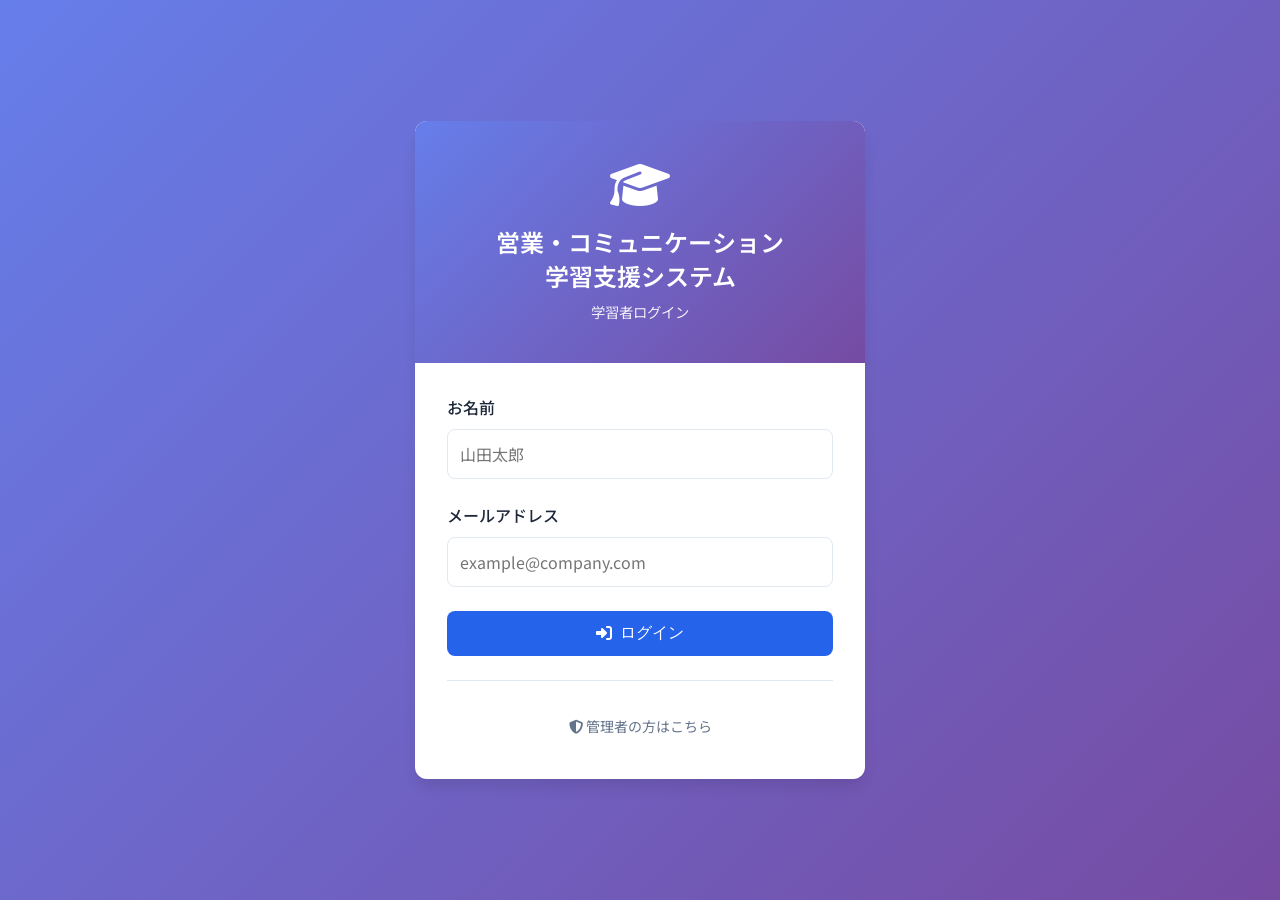
==== index.html @ 5cc01856 "Add files via upload" ====
<!DOCTYPE html>
<html lang="ja">
<head>
    <meta charset="UTF-8">
    <meta name="viewport" content="width=device-width, initial-scale=1.0">
    <title>営業・コミュニケーション学習支援システム</title>
    <link href="https://fonts.googleapis.com/css2?family=Noto+Sans+JP:wght@300;400;500;600;700&display=swap" rel="stylesheet">
    <link rel="stylesheet" href="https://cdn.jsdelivr.net/npm/@fortawesome/fontawesome-free@6.4.0/css/all.min.css">
    <link rel="stylesheet" href="css/style.css">
</head>
<body>
    <div id="app">
        <!-- ローディング画面 -->
        <div id="loading" class="loading">
            <i class="fas fa-spinner fa-spin"></i>
            <p>読み込み中...</p>
        </div>

        <!-- 学習者ログイン画面 -->
        <div id="loginScreen" class="screen active">
            <div class="login-container">
                <div class="login-card">
                    <div class="login-header">
                        <i class="fas fa-graduation-cap"></i>
                        <h1>営業・コミュニケーション<br>学習支援システム</h1>
                        <p style="margin-top: 0.5rem; font-size: 0.9rem; opacity: 0.9;">学習者ログイン</p>
                    </div>
                    <div class="login-body">
                        <div class="form-group">
                            <label for="userName">お名前</label>
                            <input type="text" id="userName" placeholder="山田太郎" required autocomplete="name">
                        </div>
                        <div class="form-group">
                            <label for="userEmail">メールアドレス</label>
                            <input type="email" id="userEmail" placeholder="example@company.com" required autocomplete="email">
                        </div>
                        <button id="loginBtn" class="btn btn-primary btn-block">
                            <i class="fas fa-sign-in-alt"></i> ログイン
                        </button>
                        <div style="text-align: center; margin-top: 1.5rem; padding-top: 1.5rem; border-top: 1px solid var(--border-color);">
                            <a href="javascript:void(0)" id="adminLoginLink" onclick="window.switchToAdminLogin && window.switchToAdminLogin(); return false;" style="color: var(--text-secondary); text-decoration: none; font-size: 0.875rem; cursor: pointer; display: inline-block; padding: 10px; user-select: none;">
                                <i class="fas fa-shield-alt"></i> 管理者の方はこちら
                            </a>
                        </div>
                    </div>
                </div>
            </div>
        </div>

        <!-- 管理者ログイン画面 -->
        <div id="adminLoginScreen" class="screen">
            <div class="login-container">
                <div class="login-card">
                    <div class="login-header" style="background: linear-gradient(135deg, #dc2626 0%, #991b1b 100%);">
                        <i class="fas fa-shield-alt"></i>
                        <h1>管理者ログイン</h1>
                        <p style="margin-top: 0.5rem; font-size: 0.9rem; opacity: 0.9;">認証が必要です</p>
                    </div>
                    <div class="login-body">
                        <div class="form-group">
                            <label for="adminName">お名前</label>
                            <input type="text" id="adminName" placeholder="管理者名" required autocomplete="name">
                        </div>
                        <div class="form-group">
                            <label for="adminEmail">メールアドレス</label>
                            <input type="email" id="adminEmail" placeholder="admin@company.com" required autocomplete="email">
                        </div>
                        <div class="form-group">
                            <label for="adminPassword">管理者パスワード</label>
                            <input type="password" id="adminPassword" placeholder="パスワードを入力" required autocomplete="current-password">
                            <small style="color: var(--text-secondary); font-size: 0.75rem; margin-top: 0.25rem; display: block;">
                                <i class="fas fa-info-circle"></i> 初回ログイン時にパスワードを設定してください
                            </small>
                        </div>
                        <button id="adminLoginBtn" class="btn btn-primary btn-block" style="background: #dc2626;">
                            <i class="fas fa-sign-in-alt"></i> 管理者ログイン
                        </button>
                        <div style="text-align: center; margin-top: 1.5rem; padding-top: 1.5rem; border-top: 1px solid var(--border-color);">
                            <a href="javascript:void(0)" id="learnerLoginLink" onclick="window.switchToLearnerLogin && window.switchToLearnerLogin(); return false;" style="color: var(--text-secondary); text-decoration: none; font-size: 0.875rem; cursor: pointer; display: inline-block; padding: 10px; user-select: none;">
                                <i class="fas fa-arrow-left"></i> 学習者ログインに戻る
                            </a>
                        </div>
                    </div>
                </div>
            </div>
        </div>

        <!-- 管理者画面 -->
        <div id="adminScreen" class="screen">
            <nav class="navbar">
                <div class="navbar-brand">
                    <i class="fas fa-graduation-cap"></i>
                    <span>学習支援システム - 管理者</span>
                </div>
                <div class="navbar-user">
                    <span id="adminUserName"></span>
                    <button id="adminLogoutBtn" class="btn btn-secondary btn-sm">
                        <i class="fas fa-sign-out-alt"></i> ログアウト
                    </button>
                </div>
            </nav>

            <div class="container">
                <div class="admin-tabs">
                    <button class="tab-btn active" data-tab="questions">
                        <i class="fas fa-question-circle"></i> 問題管理
                    </button>
                    <button class="tab-btn" data-tab="dashboard">
                        <i class="fas fa-chart-line"></i> ダッシュボード
                    </button>
                </div>

                <!-- 問題管理タブ -->
                <div id="questionsTab" class="tab-content active">
                    <!-- 自動問題生成 -->
                    <div class="card">
                        <div class="card-header" style="background: linear-gradient(135deg, #667eea 0%, #764ba2 100%); color: white;">
                            <h2><i class="fas fa-magic"></i> テキストから自動問題生成（推奨）</h2>
                        </div>
                        <div class="card-body">
                            <div class="info-box" style="background: #eff6ff; border-left: 4px solid #2563eb; padding: 1rem; margin-bottom: 1.5rem; border-radius: 0.5rem;">
                                <p style="margin: 0; color: #1e40af;">
                                    <i class="fas fa-info-circle"></i> 
                                    <strong>簡単3ステップ：</strong>
                                    学習テキストを貼り付けるだけで、自動的に5問（選択式3問＋記述式2問）が生成されます。
                                </p>
                            </div>
                            
                            <form id="autoGenerateForm">
                                <div class="form-group">
                                    <label for="autoCategory">
                                        <i class="fas fa-tag"></i> カテゴリ選択（大カテゴリー）
                                    </label>
                                    <select id="autoCategory" required>
                                        <option value="">選択してください</option>
                                        <option value="営業">営業</option>
                                        <option value="コミュニケーション">コミュニケーション</option>
                                    </select>
                                </div>

                                <div class="form-group">
                                    <label for="autoMidTopic">
                                        <i class="fas fa-book"></i> 中トピック名
                                        <span style="color: var(--text-secondary); font-weight: normal; margin-left: 0.5rem;">
                                            （例：顧客ヒアリングの基本、プレゼンテーション技術など）
                                        </span>
                                    </label>
                                    <input 
                                        type="text" 
                                        id="autoMidTopic" 
                                        placeholder="中トピック名を入力してください"
                                        required
                                    />
                                </div>

                                <div class="form-group">
                                    <label for="sourceText">
                                        <i class="fas fa-file-alt"></i> 学習テキスト（小トピックのタイトルと内容）
                                        <span style="color: var(--text-secondary); font-weight: normal; margin-left: 0.5rem;">
                                            （このテキストを元に問題が生成されます）
                                        </span>
                                    </label>
                                    <textarea 
                                        id="sourceText" 
                                        rows="12" 
                                        placeholder="営業やコミュニケーションに関する学習テキストを貼り付けてください。&#10;&#10;例：&#10;【タイトル】顧客の潜在ニーズを引き出す質問技法&#10;&#10;営業において最も重要なのは、顧客との信頼関係を構築することです。&#10;一方的な商品説明ではなく、顧客の課題や要望を深くヒアリングし...&#10;&#10;※ 200文字以上を推奨"
                                        required
                                        style="font-size: 0.95rem; line-height: 1.6;"
                                    ></textarea>
                                    <small style="color: var(--text-secondary); display: block; margin-top: 0.5rem;">
                                        <i class="fas fa-lightbulb"></i> テキストが長いほど、質の高い問題が生成されます
                                    </small>
                                </div>

                                <div class="form-actions">
                                    <button type="submit" class="btn btn-primary btn-lg">
                                        <i class="fas fa-magic"></i> 5問を自動生成してプレビュー
                                    </button>
                                </div>
                            </form>

                            <!-- プレビューエリア -->
                            <div id="previewArea" style="display: none; margin-top: 2rem;">
                                <div style="border-top: 2px solid var(--border-color); padding-top: 2rem;">
                                    <h3 style="font-size: 1.25rem; margin-bottom: 1rem;">
                                        <i class="fas fa-eye"></i> 生成された問題のプレビュー
                                    </h3>
                                    <div id="previewContent"></div>
                                    <div class="form-actions" style="margin-top: 2rem;">
                                        <button id="saveGeneratedBtn" class="btn btn-success btn-lg">
                                            <i class="fas fa-check-circle"></i> この5問をすべて保存
                                        </button>
                                        <button id="cancelPreviewBtn" class="btn btn-secondary">
                                            <i class="fas fa-times"></i> キャンセル
                                        </button>
                                    </div>
                                </div>
                            </div>
                        </div>
                    </div>

                    <!-- 手動問題作成 -->
                    <div class="card">
                        <div class="card-header">
                            <h2><i class="fas fa-plus-circle"></i> 手動で問題を作成</h2>
                        </div>
                        <div class="card-body">
                            <form id="questionForm">
                                <div class="form-group">
                                    <label for="questionTitle">問題タイトル</label>
                                    <input type="text" id="questionTitle" required>
                                </div>

                                <div class="form-row">
                                    <div class="form-group">
                                        <label for="questionCategory">カテゴリ</label>
                                        <select id="questionCategory" required>
                                            <option value="">選択してください</option>
                                            <option value="営業">営業</option>
                                            <option value="コミュニケーション">コミュニケーション</option>
                                        </select>
                                    </div>

                                    <div class="form-group">
                                        <label for="questionType">問題形式</label>
                                        <select id="questionType" required>
                                            <option value="">選択してください</option>
                                            <option value="choice">選択式</option>
                                            <option value="essay">記述式</option>
                                        </select>
                                    </div>
                                </div>

                                <div class="form-group">
                                    <label for="questionText">問題文</label>
                                    <textarea id="questionText" rows="4" required></textarea>
                                </div>

                                <!-- 選択式用 -->
                                <div id="choicesSection" class="form-section" style="display: none;">
                                    <label>選択肢</label>
                                    <div id="choicesContainer"></div>
                                    <button type="button" id="addChoiceBtn" class="btn btn-secondary btn-sm">
                                        <i class="fas fa-plus"></i> 選択肢を追加
                                    </button>
                                </div>

                                <div class="form-group" id="correctAnswerSection" style="display: none;">
                                    <label for="correctAnswer">正解</label>
                                    <input type="text" id="correctAnswer" placeholder="選択式の場合は正解の番号（例: 2）、記述式の場合は模範解答のポイント">
                                </div>

                                <div class="form-group">
                                    <label for="explanation">解説・評価基準</label>
                                    <textarea id="explanation" rows="6" placeholder="選択式: 各選択肢の解説&#10;記述式: 評価のポイント・視点" required></textarea>
                                </div>

                                <div class="form-actions">
                                    <button type="submit" class="btn btn-primary">
                                        <i class="fas fa-save"></i> 問題を保存
                                    </button>
                                    <button type="button" id="resetFormBtn" class="btn btn-secondary">
                                        <i class="fas fa-redo"></i> リセット
                                    </button>
                                </div>
                            </form>
                        </div>
                    </div>

                    <!-- 問題一覧 -->
                    <div class="card mt-4">
                        <div class="card-header">
                            <h2><i class="fas fa-list"></i> 登録済み問題</h2>
                        </div>
                        <div class="card-body">
                            <div id="questionsList"></div>
                        </div>
                    </div>
                </div>

                <!-- ダッシュボードタブ -->
                <div id="dashboardTab" class="tab-content">
                    <div class="card">
                        <div class="card-header">
                            <h2><i class="fas fa-users"></i> 学習者一覧</h2>
                        </div>
                        <div class="card-body">
                            <div id="learnersList"></div>
                        </div>
                    </div>
                </div>
            </div>
        </div>

        <!-- 学習者画面 -->
        <div id="learnerScreen" class="screen">
            <nav class="navbar">
                <div class="navbar-brand">
                    <i class="fas fa-graduation-cap"></i>
                    <span>学習支援システム</span>
                </div>
                <div class="navbar-user">
                    <span id="learnerUserName"></span>
                    <button id="learnerLogoutBtn" class="btn btn-secondary btn-sm">
                        <i class="fas fa-sign-out-alt"></i> ログアウト
                    </button>
                </div>
            </nav>

            <div class="container">
                <!-- 1. 大カテゴリー選択画面 -->
                <div id="categorySelectView" class="view active">
                    <div class="card">
                        <div class="card-header">
                            <h2><i class="fas fa-folder-open"></i> 学習カテゴリーを選択してください</h2>
                        </div>
                        <div class="card-body">
                            <div id="categoryList" class="category-grid">
                                <div class="category-card" data-category="営業">
                                    <div class="category-icon">
                                        <i class="fas fa-handshake"></i>
                                    </div>
                                    <h3>営業</h3>
                                    <p>営業スキルの基礎から応用まで</p>
                                    <div class="category-stats">
                                        <span id="sales-topics-count">0トピック</span>
                                    </div>
                                </div>
                                <div class="category-card" data-category="コミュニケーション">
                                    <div class="category-icon">
                                        <i class="fas fa-comments"></i>
                                    </div>
                                    <h3>コミュニケーション</h3>
                                    <p>効果的なコミュニケーション技術</p>
                                    <div class="category-stats">
                                        <span id="communication-topics-count">0トピック</span>
                                    </div>
                                </div>
                            </div>
                        </div>
                    </div>
                </div>

                <!-- 2. 中トピック選択画面 -->
                <div id="midTopicSelectView" class="view">
                    <button id="backToCategoryBtn" class="btn btn-secondary mb-3">
                        <i class="fas fa-arrow-left"></i> カテゴリー選択に戻る
                    </button>
                    
                    <div class="card">
                        <div class="card-header">
                            <h2><i class="fas fa-book"></i> <span id="selectedCategoryName"></span> - 中トピックを選択</h2>
                        </div>
                        <div class="card-body">
                            <div id="midTopicsList"></div>
                        </div>
                    </div>
                </div>

                <!-- 3. 小トピック選択画面 -->
                <div id="topicSelectView" class="view">
                    <button id="backToMidTopicBtn" class="btn btn-secondary mb-3">
                        <i class="fas fa-arrow-left"></i> 中トピック選択に戻る
                    </button>
                    
                    <div class="card">
                        <div class="card-header">
                            <h2><i class="fas fa-book-open"></i> <span id="selectedMidTopicName"></span> - 小トピックを選択</h2>
                        </div>
                        <div class="card-body">
                            <div id="topicsList"></div>
                        </div>
                    </div>
                </div>

                <!-- テスト開始確認画面 -->
                <div id="testStartView" class="view">
                    <button id="backToTopicsBtn" class="btn btn-secondary mb-3">
                        <i class="fas fa-arrow-left"></i> トピック一覧に戻る
                    </button>

                    <div class="card">
                        <div class="card-header" style="background: linear-gradient(135deg, #667eea 0%, #764ba2 100%); color: white;">
                            <h2><i class="fas fa-clipboard-check"></i> テスト開始</h2>
                        </div>
                        <div class="card-body">
                            <div id="testStartContent"></div>
                        </div>
                    </div>
                </div>

                <!-- テスト実施画面 -->
                <div id="testView" class="view">
                    <!-- 進行状況バー -->
                    <div class="test-progress-bar">
                        <div class="progress-info">
                            <span id="progressText">問 1/5</span>
                            <span id="progressPercentage">20%</span>
                        </div>
                        <div class="progress-bar-container">
                            <div id="progressBar" class="progress-bar-fill"></div>
                        </div>
                    </div>

                    <div class="card">
                        <div class="card-header">
                            <div style="display: flex; justify-content: space-between; align-items: center;">
                                <h2 id="currentQuestionTitle"></h2>
                                <span id="currentQuestionScore" class="badge" style="background: #fbbf24; color: #78350f; font-size: 1rem;"></span>
                            </div>
                        </div>
                        <div class="card-body">
                            <div class="question-content">
                                <p id="currentQuestionText"></p>
                            </div>

                            <!-- 選択式 -->
                            <div id="choiceAnswerSection" style="display: none;">
                                <div id="choicesAnswerContainer"></div>
                            </div>

                            <!-- 記述式 -->
                            <div id="essayAnswerSection" style="display: none;">
                                <textarea id="essayAnswer" rows="8" placeholder="あなたの回答をここに記入してください"></textarea>
                            </div>

                            <div class="form-actions">
                                <button id="nextQuestionBtn" class="btn btn-primary btn-lg">
                                    <i class="fas fa-arrow-right"></i> 次の問題へ
                                </button>
                            </div>
                        </div>
                    </div>
                </div>

                <!-- テスト結果画面 -->
                <div id="resultView" class="view">
                    <button id="backToTopicsFromResultBtn" class="btn btn-secondary mb-3">
                        <i class="fas fa-arrow-left"></i> 小トピック一覧に戻る
                    </button>

                    <div class="card">
                        <div class="card-header" style="background: linear-gradient(135deg, #667eea 0%, #764ba2 100%); color: white;">
                            <h2><i class="fas fa-trophy"></i> テスト結果</h2>
                        </div>
                        <div class="card-body">
                            <div id="resultContent"></div>
                        </div>
                    </div>
                </div>
            </div>
        </div>
    </div>

    <script src="js/security.js"></script>
    <script src="js/utils.js"></script>
    <script src="js/api.js"></script>
    <script src="js/scoring.js"></script>
    <script src="js/question-generator.js"></script>
    <script src="js/ai.js"></script>
    <script src="js/admin.js"></script>
    <script src="js/learner.js"></script>
    <script src="js/main.js"></script>
    <script src="js/debug.js"></script>
    <script src="js/test-commands.js"></script>
</body>
</html>
---- css/style.css ----
/* ========================================
   基本設定
======================================== */
:root {
    --primary-color: #2563eb;
    --primary-dark: #1e40af;
    --secondary-color: #64748b;
    --success-color: #10b981;
    --warning-color: #f59e0b;
    --danger-color: #ef4444;
    --info-color: #06b6d4;
    
    --bg-color: #f8fafc;
    --card-bg: #ffffff;
    --border-color: #e2e8f0;
    --text-primary: #1e293b;
    --text-secondary: #64748b;
    
    --shadow-sm: 0 1px 2px 0 rgba(0, 0, 0, 0.05);
    --shadow-md: 0 4px 6px -1px rgba(0, 0, 0, 0.1);
    --shadow-lg: 0 10px 15px -3px rgba(0, 0, 0, 0.1);
    
    --radius-sm: 0.375rem;
    --radius-md: 0.5rem;
    --radius-lg: 0.75rem;
}

* {
    margin: 0;
    padding: 0;
    box-sizing: border-box;
}

body {
    font-family: 'Noto Sans JP', sans-serif;
    background-color: var(--bg-color);
    color: var(--text-primary);
    line-height: 1.6;
}

/* ========================================
   ローディング
======================================== */
.loading {
    position: fixed;
    top: 0;
    left: 0;
    right: 0;
    bottom: 0;
    background: rgba(255, 255, 255, 0.95);
    display: flex;
    flex-direction: column;
    align-items: center;
    justify-content: center;
    z-index: 9999;
    display: none;
}

.loading.active {
    display: flex;
}

.loading i {
    font-size: 3rem;
    color: var(--primary-color);
    margin-bottom: 1rem;
}

/* ========================================
   画面切り替え
======================================== */
.screen {
    display: none;
}

.screen.active {
    display: block;
}

.view {
    display: none;
}

.view.active {
    display: block;
}

/* ========================================
   ログイン画面
======================================== */
.login-container {
    min-height: 100vh;
    display: flex;
    align-items: center;
    justify-content: center;
    padding: 2rem;
    background: linear-gradient(135deg, #667eea 0%, #764ba2 100%);
}

.login-card {
    background: var(--card-bg);
    border-radius: var(--radius-lg);
    box-shadow: var(--shadow-lg);
    width: 100%;
    max-width: 450px;
    overflow: hidden;
}

.login-header {
    background: linear-gradient(135deg, #667eea 0%, #764ba2 100%);
    color: white;
    padding: 2.5rem;
    text-align: center;
}

.login-header i {
    font-size: 3rem;
    margin-bottom: 1rem;
}

.login-header h1 {
    font-size: 1.5rem;
    font-weight: 600;
    line-height: 1.4;
}

.login-body {
    padding: 2rem;
}

/* ログインリンク（管理者/学習者切り替え） */
#adminLoginLink,
#learnerLoginLink {
    transition: all 0.3s ease;
    border-radius: var(--radius-sm);
}

#adminLoginLink:hover,
#learnerLoginLink:hover {
    background-color: rgba(37, 99, 235, 0.1);
    color: var(--primary-color) !important;
    transform: translateY(-2px);
}

#adminLoginLink:active,
#learnerLoginLink:active {
    transform: translateY(0);
}

#adminLoginLink i,
#learnerLoginLink i {
    transition: transform 0.3s ease;
}

#adminLoginLink:hover i {
    transform: scale(1.2);
}

#learnerLoginLink:hover i {
    transform: translateX(-3px);
}

/* ========================================
   ナビゲーションバー
======================================== */
.navbar {
    background: var(--card-bg);
    border-bottom: 1px solid var(--border-color);
    padding: 1rem 2rem;
    display: flex;
    justify-content: space-between;
    align-items: center;
    box-shadow: var(--shadow-sm);
}

.navbar-brand {
    display: flex;
    align-items: center;
    gap: 0.75rem;
    font-size: 1.25rem;
    font-weight: 600;
    color: var(--text-primary);
}

.navbar-brand i {
    color: var(--primary-color);
    font-size: 1.5rem;
}

.navbar-user {
    display: flex;
    align-items: center;
    gap: 1rem;
}

.navbar-user span {
    color: var(--text-secondary);
}

/* ========================================
   コンテナ
======================================== */
.container {
    max-width: 1200px;
    margin: 0 auto;
    padding: 2rem;
}

/* ========================================
   カード
======================================== */
.card {
    background: var(--card-bg);
    border-radius: var(--radius-lg);
    box-shadow: var(--shadow-md);
    margin-bottom: 2rem;
    overflow: hidden;
}

.card-header {
    padding: 1.5rem;
    border-bottom: 1px solid var(--border-color);
    display: flex;
    justify-content: space-between;
    align-items: center;
}

.card-header h2 {
    font-size: 1.25rem;
    font-weight: 600;
    display: flex;
    align-items: center;
    gap: 0.5rem;
}

.card-header i {
    color: var(--primary-color);
}

.card-body {
    padding: 1.5rem;
}

/* ========================================
   フォーム
======================================== */
.form-group {
    margin-bottom: 1.5rem;
}

.form-row {
    display: grid;
    grid-template-columns: 1fr 1fr;
    gap: 1rem;
}

.form-group label {
    display: block;
    margin-bottom: 0.5rem;
    font-weight: 500;
    color: var(--text-primary);
}

.form-group input,
.form-group select,
.form-group textarea {
    width: 100%;
    padding: 0.75rem;
    border: 1px solid var(--border-color);
    border-radius: var(--radius-md);
    font-size: 1rem;
    font-family: inherit;
    transition: border-color 0.2s, box-shadow 0.2s;
}

.form-group input:focus,
.form-group select:focus,
.form-group textarea:focus {
    outline: none;
    border-color: var(--primary-color);
    box-shadow: 0 0 0 3px rgba(37, 99, 235, 0.1);
}

.form-group textarea {
    resize: vertical;
}

.form-actions {
    display: flex;
    gap: 1rem;
    margin-top: 2rem;
}

.form-section {
    margin: 1.5rem 0;
    padding: 1rem;
    background: var(--bg-color);
    border-radius: var(--radius-md);
}

/* ========================================
   ボタン
======================================== */
.btn {
    padding: 0.75rem 1.5rem;
    border: none;
    border-radius: var(--radius-md);
    font-size: 1rem;
    font-weight: 500;
    cursor: pointer;
    display: inline-flex;
    align-items: center;
    gap: 0.5rem;
    transition: all 0.2s;
    text-decoration: none;
}

.btn:disabled {
    opacity: 0.6;
    cursor: not-allowed;
}

.btn-primary {
    background: var(--primary-color);
    color: white;
}

.btn-primary:hover:not(:disabled) {
    background: var(--primary-dark);
    transform: translateY(-1px);
    box-shadow: var(--shadow-md);
}

.btn-secondary {
    background: var(--secondary-color);
    color: white;
}

.btn-secondary:hover:not(:disabled) {
    background: #475569;
}

.btn-success {
    background: var(--success-color);
    color: white;
}

.btn-danger {
    background: var(--danger-color);
    color: white;
}

.btn-sm {
    padding: 0.5rem 1rem;
    font-size: 0.875rem;
}

.btn-lg {
    padding: 1rem 2rem;
    font-size: 1.125rem;
}

.btn-block {
    width: 100%;
    justify-content: center;
}

/* ========================================
   タブ
======================================== */
.admin-tabs {
    display: flex;
    gap: 1rem;
    margin-bottom: 2rem;
}

.tab-btn {
    padding: 0.75rem 1.5rem;
    background: var(--card-bg);
    border: 1px solid var(--border-color);
    border-radius: var(--radius-md);
    font-size: 1rem;
    cursor: pointer;
    display: flex;
    align-items: center;
    gap: 0.5rem;
    transition: all 0.2s;
}

.tab-btn:hover {
    background: var(--bg-color);
}

.tab-btn.active {
    background: var(--primary-color);
    color: white;
    border-color: var(--primary-color);
}

.tab-content {
    display: none;
}

.tab-content.active {
    display: block;
}

/* ========================================
   選択肢管理
======================================== */
.choice-item {
    display: flex;
    gap: 0.75rem;
    margin-bottom: 0.75rem;
    align-items: center;
}

.choice-item input {
    flex: 1;
}

.choice-item .btn-danger {
    padding: 0.5rem 0.75rem;
}

/* ========================================
   問題リスト
======================================== */
.question-item {
    padding: 1.5rem;
    border: 1px solid var(--border-color);
    border-radius: var(--radius-md);
    margin-bottom: 1rem;
    transition: all 0.2s;
    cursor: pointer;
}

.question-item:hover {
    border-color: var(--primary-color);
    box-shadow: var(--shadow-sm);
}

.question-item-header {
    display: flex;
    justify-content: space-between;
    align-items: start;
    margin-bottom: 0.75rem;
}

.question-item-title {
    font-size: 1.125rem;
    font-weight: 600;
    margin-bottom: 0.5rem;
}

.question-item-meta {
    display: flex;
    gap: 0.5rem;
}

.question-item-text {
    color: var(--text-secondary);
    margin-bottom: 1rem;
}

.question-item-actions {
    display: flex;
    gap: 0.5rem;
}

/* ========================================
   バッジ
======================================== */
.badge {
    display: inline-block;
    padding: 0.25rem 0.75rem;
    border-radius: 9999px;
    font-size: 0.875rem;
    font-weight: 500;
}

.badge-primary {
    background: #dbeafe;
    color: #1e40af;
}

.badge-success {
    background: #d1fae5;
    color: #065f46;
}

.badge-warning {
    background: #fef3c7;
    color: #92400e;
}

/* ========================================
   フィルター
======================================== */
.filter-group {
    margin-bottom: 1.5rem;
}

.filter-group label {
    display: block;
    margin-bottom: 0.75rem;
    font-weight: 500;
}

.filter-buttons {
    display: flex;
    gap: 0.75rem;
    flex-wrap: wrap;
}

.filter-btn {
    padding: 0.5rem 1rem;
    background: var(--card-bg);
    border: 1px solid var(--border-color);
    border-radius: var(--radius-md);
    font-size: 0.875rem;
    cursor: pointer;
    transition: all 0.2s;
}

.filter-btn:hover {
    background: var(--bg-color);
}

.filter-btn.active {
    background: var(--primary-color);
    color: white;
    border-color: var(--primary-color);
}

/* ========================================
   回答セクション
======================================== */
.question-content {
    background: var(--bg-color);
    padding: 1.5rem;
    border-radius: var(--radius-md);
    margin-bottom: 2rem;
}

.question-content p {
    font-size: 1.125rem;
    line-height: 1.8;
    white-space: pre-wrap;
}

.choice-option {
    padding: 1rem 1.5rem;
    border: 2px solid var(--border-color);
    border-radius: var(--radius-md);
    margin-bottom: 0.75rem;
    cursor: pointer;
    transition: all 0.2s;
    display: flex;
    align-items: flex-start;
    gap: 0.75rem;
    min-height: 3rem;
}

.choice-option label {
    flex: 1;
    cursor: pointer;
    line-height: 1.6;
    word-wrap: break-word;
    overflow-wrap: break-word;
}

.choice-option:hover {
    border-color: var(--primary-color);
    background: #eff6ff;
}

.choice-option.selected {
    border-color: var(--primary-color);
    background: #dbeafe;
}

.choice-option input[type="radio"] {
    width: 1.25rem;
    height: 1.25rem;
    cursor: pointer;
}

#essayAnswer {
    width: 100%;
    padding: 1rem;
    border: 1px solid var(--border-color);
    border-radius: var(--radius-md);
    font-size: 1rem;
    font-family: inherit;
    resize: vertical;
}

/* ========================================
   フィードバック表示
======================================== */
.feedback-section {
    margin-bottom: 2rem;
    padding: 1.5rem;
    border-radius: var(--radius-md);
    border-left: 4px solid;
}

.feedback-section.good {
    background: #f0fdf4;
    border-color: var(--success-color);
}

.feedback-section.partial {
    background: #fffbeb;
    border-color: var(--warning-color);
}

.feedback-section.correction {
    background: #fef2f2;
    border-color: var(--danger-color);
}

.feedback-section.reason {
    background: #f0f9ff;
    border-color: var(--info-color);
}

.feedback-section.action {
    background: #faf5ff;
    border-color: #a855f7;
}

.feedback-section h3 {
    font-size: 1.125rem;
    font-weight: 600;
    margin-bottom: 1rem;
    display: flex;
    align-items: center;
    gap: 0.5rem;
}

.feedback-section p {
    line-height: 1.8;
    white-space: pre-wrap;
}

.rubric-section {
    background: var(--bg-color);
    padding: 1.5rem;
    border-radius: var(--radius-md);
    margin-bottom: 2rem;
}

.rubric-section h3 {
    font-size: 1.125rem;
    font-weight: 600;
    margin-bottom: 1.5rem;
}

.rubric-item {
    display: flex;
    justify-content: space-between;
    align-items: center;
    padding: 1rem;
    background: var(--card-bg);
    border-radius: var(--radius-md);
    margin-bottom: 0.75rem;
}

.rubric-item-name {
    font-weight: 500;
}

.rubric-item-score {
    display: flex;
    align-items: center;
    gap: 0.5rem;
}

.score-value {
    font-size: 1.5rem;
    font-weight: 700;
    color: var(--primary-color);
}

.score-bar {
    width: 100px;
    height: 8px;
    background: var(--border-color);
    border-radius: 9999px;
    overflow: hidden;
}

.score-bar-fill {
    height: 100%;
    background: linear-gradient(90deg, var(--warning-color), var(--success-color));
    transition: width 0.3s ease;
}

.final-comment {
    background: linear-gradient(135deg, #667eea 0%, #764ba2 100%);
    color: white;
    padding: 2rem;
    border-radius: var(--radius-md);
    margin-top: 2rem;
}

.final-comment h3 {
    font-size: 1.25rem;
    margin-bottom: 1rem;
}

.final-comment p {
    font-size: 1.125rem;
    line-height: 1.8;
}

/* ========================================
   学習者ダッシュボード
======================================== */
.learner-card {
    padding: 1.5rem;
    border: 1px solid var(--border-color);
    border-radius: var(--radius-md);
    margin-bottom: 1rem;
}

.learner-card-header {
    display: flex;
    justify-content: space-between;
    align-items: center;
    margin-bottom: 1rem;
}

.learner-name {
    font-size: 1.125rem;
    font-weight: 600;
}

.learner-stats {
    display: grid;
    grid-template-columns: repeat(3, 1fr);
    gap: 1rem;
}

.stat-item {
    text-align: center;
    padding: 1rem;
    background: var(--bg-color);
    border-radius: var(--radius-md);
}

.stat-value {
    font-size: 2rem;
    font-weight: 700;
    color: var(--primary-color);
}

.stat-label {
    font-size: 0.875rem;
    color: var(--text-secondary);
}

/* ========================================
   テスト進行状況バー
======================================== */
.test-progress-bar {
    background: var(--card-bg);
    padding: 1.5rem;
    border-radius: var(--radius-lg);
    margin-bottom: 2rem;
    box-shadow: var(--shadow-md);
}

.progress-info {
    display: flex;
    justify-content: space-between;
    align-items: center;
    margin-bottom: 0.75rem;
    font-weight: 600;
    color: var(--text-primary);
}

.progress-bar-container {
    background: var(--border-color);
    height: 12px;
    border-radius: 9999px;
    overflow: hidden;
}

.progress-bar-fill {
    background: linear-gradient(90deg, #667eea 0%, #764ba2 100%);
    height: 100%;
    width: 0%;
    transition: width 0.3s ease;
}

/* ========================================
   カテゴリーグリッド（大カテゴリー）
======================================== */
.category-grid {
    display: grid;
    grid-template-columns: repeat(auto-fit, minmax(300px, 1fr));
    gap: 2rem;
    margin-top: 1.5rem;
}

.category-card {
    background: linear-gradient(135deg, #667eea 0%, #764ba2 100%);
    border-radius: var(--radius-lg);
    padding: 2.5rem 2rem;
    text-align: center;
    cursor: pointer;
    transition: all 0.3s ease;
    color: white;
    box-shadow: var(--shadow-md);
}

.category-card:hover {
    transform: translateY(-5px);
    box-shadow: var(--shadow-lg);
}

.category-card[data-category="営業"] {
    background: linear-gradient(135deg, #3b82f6 0%, #1e40af 100%);
}

.category-card[data-category="コミュニケーション"] {
    background: linear-gradient(135deg, #10b981 0%, #059669 100%);
}

.category-icon {
    font-size: 4rem;
    margin-bottom: 1rem;
    opacity: 0.9;
}

.category-card h3 {
    font-size: 1.75rem;
    margin-bottom: 0.5rem;
    font-weight: 600;
}

.category-card p {
    font-size: 1rem;
    opacity: 0.9;
    margin-bottom: 1rem;
}

.category-stats {
    font-size: 0.875rem;
    opacity: 0.8;
    margin-top: 1rem;
    padding-top: 1rem;
    border-top: 1px solid rgba(255, 255, 255, 0.3);
}

/* ========================================
   中トピックリスト
======================================== */
.mid-topic-card {
    background: var(--card-bg);
    border: 2px solid var(--border-color);
    border-radius: var(--radius-md);
    padding: 1.5rem;
    margin-bottom: 1rem;
    cursor: pointer;
    transition: all 0.3s ease;
}

.mid-topic-card:hover {
    border-color: var(--primary-color);
    box-shadow: var(--shadow-md);
    transform: translateX(5px);
}

.mid-topic-header {
    display: flex;
    justify-content: space-between;
    align-items: center;
    margin-bottom: 0.5rem;
}

.mid-topic-title {
    font-size: 1.25rem;
    font-weight: 600;
    color: var(--text-primary);
}

.mid-topic-badge {
    background: var(--primary-color);
    color: white;
    padding: 0.25rem 0.75rem;
    border-radius: 1rem;
    font-size: 0.875rem;
}

.mid-topic-stats {
    display: flex;
    gap: 1.5rem;
    color: var(--text-secondary);
    font-size: 0.875rem;
    margin-top: 0.5rem;
}

.mid-topic-stats i {
    margin-right: 0.25rem;
}

/* ========================================
   テスト結果画面
======================================== */
.result-header {
    text-align: center;
    padding: 2rem;
    margin-bottom: 2rem;
}

.result-score-display {
    display: inline-block;
}

.result-label {
    font-size: 1rem;
    color: var(--text-secondary);
    margin-bottom: 0.5rem;
}

.result-score {
    font-size: 4rem;
    font-weight: 700;
    color: var(--primary-color);
    line-height: 1;
}

.result-score .result-max {
    font-size: 2rem;
    color: var(--text-secondary);
}

.result-grade {
    font-size: 2.5rem;
    font-weight: 700;
    margin-top: 1rem;
}

.result-details {
    margin-top: 2rem;
}

.result-details h3 {
    font-size: 1.5rem;
    margin-bottom: 1.5rem;
    color: var(--text-primary);
}

.result-item {
    background: var(--card-bg);
    border: 1px solid var(--border-color);
    border-radius: var(--radius-md);
    padding: 1.5rem;
    margin-bottom: 1.5rem;
}

.result-item-header {
    display: flex;
    justify-content: space-between;
    align-items: center;
    margin-bottom: 1rem;
    padding-bottom: 1rem;
    border-bottom: 2px solid var(--border-color);
}

.result-item-header h4 {
    font-size: 1.25rem;
    color: var(--primary-color);
    margin: 0;
}

.result-item-score {
    font-size: 1.25rem;
    font-weight: 600;
    color: var(--success-color);
}

.result-item-question {
    font-size: 1rem;
    color: var(--text-primary);
    margin-bottom: 1rem;
    padding: 1rem;
    background: var(--bg-color);
    border-radius: var(--radius-sm);
}

.result-item-answer {
    margin-bottom: 1.5rem;
    padding: 1rem;
    background: #f0f9ff;
    border-left: 4px solid var(--info-color);
    border-radius: var(--radius-sm);
}

.result-item-answer strong {
    color: var(--info-color);
}

.feedback-sections {
    margin-top: 1.5rem;
}

.feedback-section {
    padding: 1rem;
    margin-bottom: 1rem;
    border-radius: var(--radius-sm);
    border-left: 4px solid;
}

.feedback-section.good {
    background: #d1fae5;
    border-color: var(--success-color);
}

.feedback-section.good h4 {
    color: var(--success-color);
}

.feedback-section.partial {
    background: #fef3c7;
    border-color: var(--warning-color);
}

.feedback-section.partial h4 {
    color: var(--warning-color);
}

.feedback-section.correction {
    background: #fee2e2;
    border-color: var(--danger-color);
}

.feedback-section.correction h4 {
    color: var(--danger-color);
}

.feedback-section.reason {
    background: #e0e7ff;
    border-color: var(--primary-color);
}

.feedback-section.reason h4 {
    color: var(--primary-color);
}

.feedback-section.breakdown {
    background: #f3f4f6;
    border-color: var(--secondary-color);
}

.feedback-section.breakdown h4 {
    color: var(--secondary-color);
}

.feedback-section.model-answer {
    background: #f0f9ff;
    border-color: #3b82f6;
}

.feedback-section.model-answer h4 {
    color: #3b82f6;
}

.feedback-section.next-action {
    background: #fef3c7;
    border-color: var(--warning-color);
}

.feedback-section.next-action h4 {
    color: var(--warning-color);
}

.breakdown-details {
    font-family: 'Courier New', monospace;
    white-space: pre-wrap;
    line-height: 1.8;
    font-size: 0.9rem;
}

.breakdown-item {
    display: flex;
    justify-content: space-between;
    padding: 0.5rem 0;
    border-bottom: 1px solid #e5e7eb;
}

.feedback-section.breakdown h4 {
    color: var(--secondary-color);
}

.feedback-section.next-action {
    background: #dbeafe;
    border-color: var(--info-color);
}

.feedback-section.next-action h4 {
    color: var(--info-color);
}

.feedback-section h4 {
    font-size: 1rem;
    margin: 0 0 0.75rem 0;
    font-weight: 600;
}

.feedback-section p {
    margin: 0;
    line-height: 1.6;
    white-space: pre-line;
}

.breakdown-items {
    display: grid;
    grid-template-columns: repeat(auto-fit, minmax(200px, 1fr));
    gap: 0.75rem;
    margin-top: 0.75rem;
}

.breakdown-item {
    display: flex;
    justify-content: space-between;
    align-items: center;
    padding: 0.5rem;
    background: white;
    border-radius: var(--radius-sm);
}

.breakdown-item span {
    font-size: 0.875rem;
    color: var(--text-secondary);
}

.breakdown-item strong {
    font-size: 1rem;
    color: var(--text-primary);
}

/* ========================================
   トピックカード
======================================== */
.topic-card {
    border: 2px solid var(--border-color);
    border-radius: var(--radius-lg);
    padding: 1.5rem;
    margin-bottom: 1.5rem;
    background: var(--card-bg);
    transition: all 0.2s;
    cursor: pointer;
}

.topic-card:hover {
    border-color: var(--primary-color);
    box-shadow: var(--shadow-md);
    transform: translateY(-2px);
}

.topic-card-header {
    display: flex;
    justify-content: space-between;
    align-items: start;
    margin-bottom: 1rem;
}

.topic-card-title {
    font-size: 1.25rem;
    font-weight: 600;
    color: var(--text-primary);
    margin-bottom: 0.5rem;
}

.topic-card-meta {
    display: flex;
    gap: 0.5rem;
    flex-wrap: wrap;
    margin-bottom: 1rem;
}

.topic-card-description {
    color: var(--text-secondary);
    line-height: 1.6;
    margin-bottom: 1rem;
}

.topic-card-footer {
    display: flex;
    justify-content: space-between;
    align-items: center;
    padding-top: 1rem;
    border-top: 1px solid var(--border-color);
}

.topic-status {
    font-size: 0.875rem;
    color: var(--text-secondary);
}

.topic-status.completed {
    color: var(--success-color);
    font-weight: 600;
}

/* ========================================
   ユーティリティ
======================================== */
.mt-4 {
    margin-top: 2rem;
}

.mb-3 {
    margin-bottom: 1.5rem;
}

.text-center {
    text-align: center;
}

.empty-state {
    text-align: center;
    padding: 3rem 1rem;
    color: var(--text-secondary);
}

.empty-state i {
    font-size: 3rem;
    margin-bottom: 1rem;
    opacity: 0.5;
}

.info-box {
    padding: 1rem;
    border-radius: var(--radius-md);
    margin-bottom: 1.5rem;
}

.info-box i {
    margin-right: 0.5rem;
}

/* ========================================
   レスポンシブ
======================================== */
@media (max-width: 768px) {
    .container {
        padding: 1rem;
    }

    .navbar {
        padding: 1rem;
        flex-direction: column;
        gap: 1rem;
    }

    .form-row {
        grid-template-columns: 1fr;
    }

    .admin-tabs {
        flex-direction: column;
    }

    .learner-stats {
        grid-template-columns: 1fr;
    }

    .form-actions {
        flex-direction: column;
    }

    .btn {
        width: 100%;
        justify-content: center;
    }
}
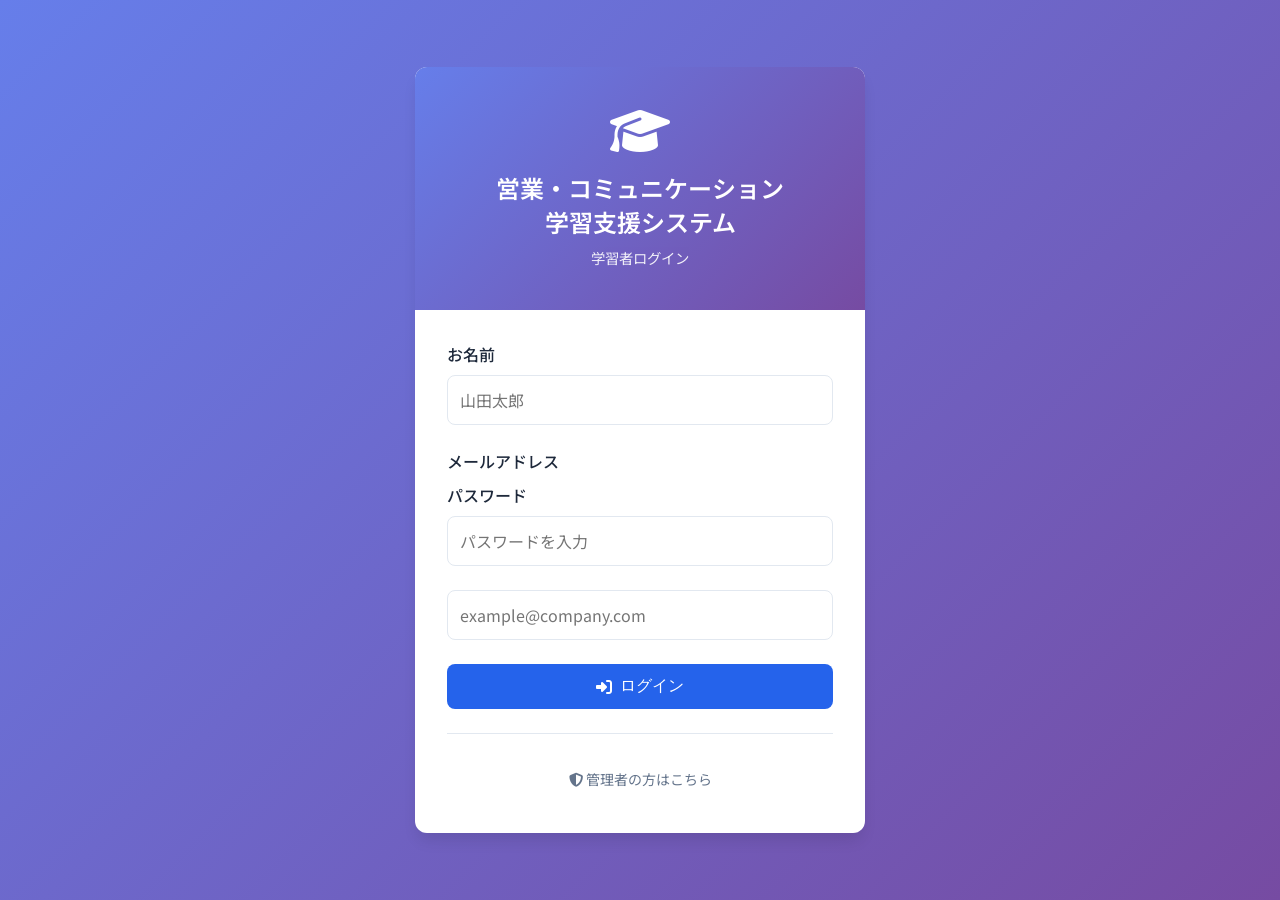
==== commit 3160590d: "Update index.html" ====
--- a/index.html
+++ b/index.html
@@ -32,6 +32,11 @@
                         </div>
                         <div class="form-group">
                             <label for="userEmail">メールアドレス</label>
+                            <div class="form-group">
+  <label for="userPassword">パスワード</label>
+  <input type="password" id="userPassword" placeholder="パスワードを入力" required autocomplete="current-password">
+</div>
+
                             <input type="email" id="userEmail" placeholder="example@company.com" required autocomplete="email">
                         </div>
                         <button id="loginBtn" class="btn btn-primary btn-block">
